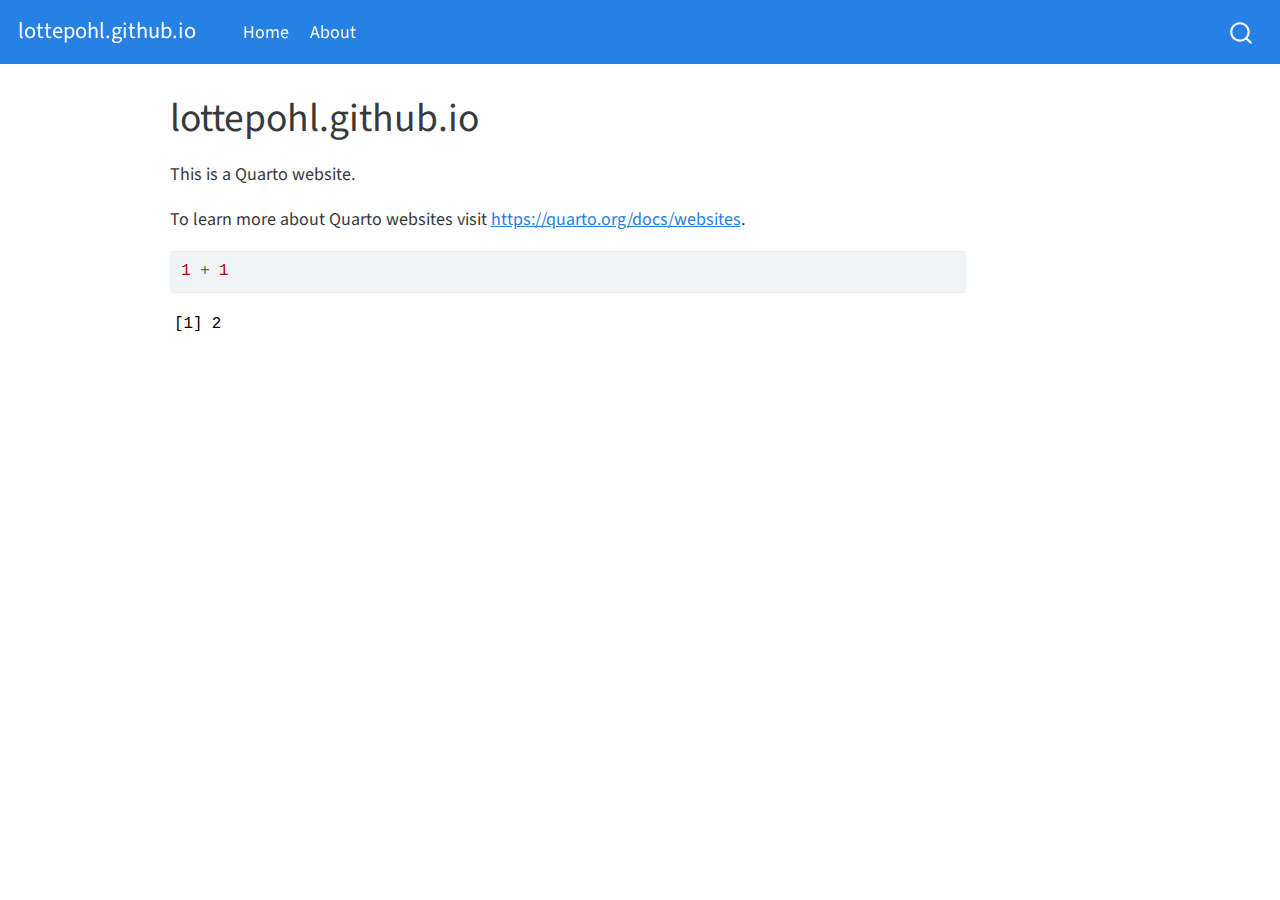
==== docs/index.html @ 612f0750 "add gitignore and nojekyll" ====
<!DOCTYPE html>
<html xmlns="http://www.w3.org/1999/xhtml" lang="en" xml:lang="en"><head>

<meta charset="utf-8">
<meta name="generator" content="quarto-1.2.269">

<meta name="viewport" content="width=device-width, initial-scale=1.0, user-scalable=yes">


<title>lottepohl.github.io</title>
<style>
code{white-space: pre-wrap;}
span.smallcaps{font-variant: small-caps;}
div.columns{display: flex; gap: min(4vw, 1.5em);}
div.column{flex: auto; overflow-x: auto;}
div.hanging-indent{margin-left: 1.5em; text-indent: -1.5em;}
ul.task-list{list-style: none;}
ul.task-list li input[type="checkbox"] {
  width: 0.8em;
  margin: 0 0.8em 0.2em -1.6em;
  vertical-align: middle;
}
pre > code.sourceCode { white-space: pre; position: relative; }
pre > code.sourceCode > span { display: inline-block; line-height: 1.25; }
pre > code.sourceCode > span:empty { height: 1.2em; }
.sourceCode { overflow: visible; }
code.sourceCode > span { color: inherit; text-decoration: inherit; }
div.sourceCode { margin: 1em 0; }
pre.sourceCode { margin: 0; }
@media screen {
div.sourceCode { overflow: auto; }
}
@media print {
pre > code.sourceCode { white-space: pre-wrap; }
pre > code.sourceCode > span { text-indent: -5em; padding-left: 5em; }
}
pre.numberSource code
  { counter-reset: source-line 0; }
pre.numberSource code > span
  { position: relative; left: -4em; counter-increment: source-line; }
pre.numberSource code > span > a:first-child::before
  { content: counter(source-line);
    position: relative; left: -1em; text-align: right; vertical-align: baseline;
    border: none; display: inline-block;
    -webkit-touch-callout: none; -webkit-user-select: none;
    -khtml-user-select: none; -moz-user-select: none;
    -ms-user-select: none; user-select: none;
    padding: 0 4px; width: 4em;
    color: #aaaaaa;
  }
pre.numberSource { margin-left: 3em; border-left: 1px solid #aaaaaa;  padding-left: 4px; }
div.sourceCode
  {   }
@media screen {
pre > code.sourceCode > span > a:first-child::before { text-decoration: underline; }
}
code span.al { color: #ff0000; font-weight: bold; } /* Alert */
code span.an { color: #60a0b0; font-weight: bold; font-style: italic; } /* Annotation */
code span.at { color: #7d9029; } /* Attribute */
code span.bn { color: #40a070; } /* BaseN */
code span.bu { color: #008000; } /* BuiltIn */
code span.cf { color: #007020; font-weight: bold; } /* ControlFlow */
code span.ch { color: #4070a0; } /* Char */
code span.cn { color: #880000; } /* Constant */
code span.co { color: #60a0b0; font-style: italic; } /* Comment */
code span.cv { color: #60a0b0; font-weight: bold; font-style: italic; } /* CommentVar */
code span.do { color: #ba2121; font-style: italic; } /* Documentation */
code span.dt { color: #902000; } /* DataType */
code span.dv { color: #40a070; } /* DecVal */
code span.er { color: #ff0000; font-weight: bold; } /* Error */
code span.ex { } /* Extension */
code span.fl { color: #40a070; } /* Float */
code span.fu { color: #06287e; } /* Function */
code span.im { color: #008000; font-weight: bold; } /* Import */
code span.in { color: #60a0b0; font-weight: bold; font-style: italic; } /* Information */
code span.kw { color: #007020; font-weight: bold; } /* Keyword */
code span.op { color: #666666; } /* Operator */
code span.ot { color: #007020; } /* Other */
code span.pp { color: #bc7a00; } /* Preprocessor */
code span.sc { color: #4070a0; } /* SpecialChar */
code span.ss { color: #bb6688; } /* SpecialString */
code span.st { color: #4070a0; } /* String */
code span.va { color: #19177c; } /* Variable */
code span.vs { color: #4070a0; } /* VerbatimString */
code span.wa { color: #60a0b0; font-weight: bold; font-style: italic; } /* Warning */
</style>


<script src="site_libs/quarto-nav/quarto-nav.js"></script>
<script src="site_libs/quarto-nav/headroom.min.js"></script>
<script src="site_libs/clipboard/clipboard.min.js"></script>
<script src="site_libs/quarto-search/autocomplete.umd.js"></script>
<script src="site_libs/quarto-search/fuse.min.js"></script>
<script src="site_libs/quarto-search/quarto-search.js"></script>
<meta name="quarto:offset" content="./">
<script src="site_libs/quarto-html/quarto.js"></script>
<script src="site_libs/quarto-html/popper.min.js"></script>
<script src="site_libs/quarto-html/tippy.umd.min.js"></script>
<script src="site_libs/quarto-html/anchor.min.js"></script>
<link href="site_libs/quarto-html/tippy.css" rel="stylesheet">
<link href="site_libs/quarto-html/quarto-syntax-highlighting.css" rel="stylesheet" id="quarto-text-highlighting-styles">
<script src="site_libs/bootstrap/bootstrap.min.js"></script>
<link href="site_libs/bootstrap/bootstrap-icons.css" rel="stylesheet">
<link href="site_libs/bootstrap/bootstrap.min.css" rel="stylesheet" id="quarto-bootstrap" data-mode="light">
<script id="quarto-search-options" type="application/json">{
  "location": "navbar",
  "copy-button": false,
  "collapse-after": 3,
  "panel-placement": "end",
  "type": "overlay",
  "limit": 20,
  "language": {
    "search-no-results-text": "No results",
    "search-matching-documents-text": "matching documents",
    "search-copy-link-title": "Copy link to search",
    "search-hide-matches-text": "Hide additional matches",
    "search-more-match-text": "more match in this document",
    "search-more-matches-text": "more matches in this document",
    "search-clear-button-title": "Clear",
    "search-detached-cancel-button-title": "Cancel",
    "search-submit-button-title": "Submit"
  }
}</script>


<link rel="stylesheet" href="styles.css">
</head>

<body class="nav-fixed">

<div id="quarto-search-results"></div>
  <header id="quarto-header" class="headroom fixed-top">
    <nav class="navbar navbar-expand-lg navbar-dark ">
      <div class="navbar-container container-fluid">
      <div class="navbar-brand-container">
    <a class="navbar-brand" href="./index.html">
    <span class="navbar-title">lottepohl.github.io</span>
    </a>
  </div>
          <button class="navbar-toggler" type="button" data-bs-toggle="collapse" data-bs-target="#navbarCollapse" aria-controls="navbarCollapse" aria-expanded="false" aria-label="Toggle navigation" onclick="if (window.quartoToggleHeadroom) { window.quartoToggleHeadroom(); }">
  <span class="navbar-toggler-icon"></span>
</button>
          <div class="collapse navbar-collapse" id="navbarCollapse">
            <ul class="navbar-nav navbar-nav-scroll me-auto">
  <li class="nav-item">
    <a class="nav-link active" href="./index.html" aria-current="page">
 <span class="menu-text">Home</span></a>
  </li>  
  <li class="nav-item">
    <a class="nav-link" href="./about.html">
 <span class="menu-text">About</span></a>
  </li>  
</ul>
              <div id="quarto-search" class="" title="Search"></div>
          </div> <!-- /navcollapse -->
      </div> <!-- /container-fluid -->
    </nav>
</header>
<!-- content -->
<div id="quarto-content" class="quarto-container page-columns page-rows-contents page-layout-article page-navbar">
<!-- sidebar -->
<!-- margin-sidebar -->
    <div id="quarto-margin-sidebar" class="sidebar margin-sidebar">
        
    </div>
<!-- main -->
<main class="content" id="quarto-document-content">

<header id="title-block-header" class="quarto-title-block default">
<div class="quarto-title">
<h1 class="title">lottepohl.github.io</h1>
</div>



<div class="quarto-title-meta">

    
  
    
  </div>
  

</header>

<p>This is a Quarto website.</p>
<p>To learn more about Quarto websites visit <a href="https://quarto.org/docs/websites" class="uri">https://quarto.org/docs/websites</a>.</p>
<div class="cell">
<div class="sourceCode cell-code" id="cb1"><pre class="sourceCode r code-with-copy"><code class="sourceCode r"><span id="cb1-1"><a href="#cb1-1" aria-hidden="true" tabindex="-1"></a><span class="dv">1</span> <span class="sc">+</span> <span class="dv">1</span></span></code><button title="Copy to Clipboard" class="code-copy-button"><i class="bi"></i></button></pre></div>
<div class="cell-output cell-output-stdout">
<pre><code>[1] 2</code></pre>
</div>
</div>



</main> <!-- /main -->
<script id="quarto-html-after-body" type="application/javascript">
window.document.addEventListener("DOMContentLoaded", function (event) {
  const toggleBodyColorMode = (bsSheetEl) => {
    const mode = bsSheetEl.getAttribute("data-mode");
    const bodyEl = window.document.querySelector("body");
    if (mode === "dark") {
      bodyEl.classList.add("quarto-dark");
      bodyEl.classList.remove("quarto-light");
    } else {
      bodyEl.classList.add("quarto-light");
      bodyEl.classList.remove("quarto-dark");
    }
  }
  const toggleBodyColorPrimary = () => {
    const bsSheetEl = window.document.querySelector("link#quarto-bootstrap");
    if (bsSheetEl) {
      toggleBodyColorMode(bsSheetEl);
    }
  }
  toggleBodyColorPrimary();  
  const icon = "";
  const anchorJS = new window.AnchorJS();
  anchorJS.options = {
    placement: 'right',
    icon: icon
  };
  anchorJS.add('.anchored');
  const clipboard = new window.ClipboardJS('.code-copy-button', {
    target: function(trigger) {
      return trigger.previousElementSibling;
    }
  });
  clipboard.on('success', function(e) {
    // button target
    const button = e.trigger;
    // don't keep focus
    button.blur();
    // flash "checked"
    button.classList.add('code-copy-button-checked');
    var currentTitle = button.getAttribute("title");
    button.setAttribute("title", "Copied!");
    let tooltip;
    if (window.bootstrap) {
      button.setAttribute("data-bs-toggle", "tooltip");
      button.setAttribute("data-bs-placement", "left");
      button.setAttribute("data-bs-title", "Copied!");
      tooltip = new bootstrap.Tooltip(button, 
        { trigger: "manual", 
          customClass: "code-copy-button-tooltip",
          offset: [0, -8]});
      tooltip.show();    
    }
    setTimeout(function() {
      if (tooltip) {
        tooltip.hide();
        button.removeAttribute("data-bs-title");
        button.removeAttribute("data-bs-toggle");
        button.removeAttribute("data-bs-placement");
      }
      button.setAttribute("title", currentTitle);
      button.classList.remove('code-copy-button-checked');
    }, 1000);
    // clear code selection
    e.clearSelection();
  });
  function tippyHover(el, contentFn) {
    const config = {
      allowHTML: true,
      content: contentFn,
      maxWidth: 500,
      delay: 100,
      arrow: false,
      appendTo: function(el) {
          return el.parentElement;
      },
      interactive: true,
      interactiveBorder: 10,
      theme: 'quarto',
      placement: 'bottom-start'
    };
    window.tippy(el, config); 
  }
  const noterefs = window.document.querySelectorAll('a[role="doc-noteref"]');
  for (var i=0; i<noterefs.length; i++) {
    const ref = noterefs[i];
    tippyHover(ref, function() {
      // use id or data attribute instead here
      let href = ref.getAttribute('data-footnote-href') || ref.getAttribute('href');
      try { href = new URL(href).hash; } catch {}
      const id = href.replace(/^#\/?/, "");
      const note = window.document.getElementById(id);
      return note.innerHTML;
    });
  }
  const findCites = (el) => {
    const parentEl = el.parentElement;
    if (parentEl) {
      const cites = parentEl.dataset.cites;
      if (cites) {
        return {
          el,
          cites: cites.split(' ')
        };
      } else {
        return findCites(el.parentElement)
      }
    } else {
      return undefined;
    }
  };
  var bibliorefs = window.document.querySelectorAll('a[role="doc-biblioref"]');
  for (var i=0; i<bibliorefs.length; i++) {
    const ref = bibliorefs[i];
    const citeInfo = findCites(ref);
    if (citeInfo) {
      tippyHover(citeInfo.el, function() {
        var popup = window.document.createElement('div');
        citeInfo.cites.forEach(function(cite) {
          var citeDiv = window.document.createElement('div');
          citeDiv.classList.add('hanging-indent');
          citeDiv.classList.add('csl-entry');
          var biblioDiv = window.document.getElementById('ref-' + cite);
          if (biblioDiv) {
            citeDiv.innerHTML = biblioDiv.innerHTML;
          }
          popup.appendChild(citeDiv);
        });
        return popup.innerHTML;
      });
    }
  }
});
</script>
</div> <!-- /content -->



</body></html>
---- docs/site_libs/quarto-html/tippy.css ----
.tippy-box[data-animation=fade][data-state=hidden]{opacity:0}[data-tippy-root]{max-width:calc(100vw - 10px)}.tippy-box{position:relative;background-color:#333;color:#fff;border-radius:4px;font-size:14px;line-height:1.4;white-space:normal;outline:0;transition-property:transform,visibility,opacity}.tippy-box[data-placement^=top]>.tippy-arrow{bottom:0}.tippy-box[data-placement^=top]>.tippy-arrow:before{bottom:-7px;left:0;border-width:8px 8px 0;border-top-color:initial;transform-origin:center top}.tippy-box[data-placement^=bottom]>.tippy-arrow{top:0}.tippy-box[data-placement^=bottom]>.tippy-arrow:before{top:-7px;left:0;border-width:0 8px 8px;border-bottom-color:initial;transform-origin:center bottom}.tippy-box[data-placement^=left]>.tippy-arrow{right:0}.tippy-box[data-placement^=left]>.tippy-arrow:before{border-width:8px 0 8px 8px;border-left-color:initial;right:-7px;transform-origin:center left}.tippy-box[data-placement^=right]>.tippy-arrow{left:0}.tippy-box[data-placement^=right]>.tippy-arrow:before{left:-7px;border-width:8px 8px 8px 0;border-right-color:initial;transform-origin:center right}.tippy-box[data-inertia][data-state=visible]{transition-timing-function:cubic-bezier(.54,1.5,.38,1.11)}.tippy-arrow{width:16px;height:16px;color:#333}.tippy-arrow:before{content:"";position:absolute;border-color:transparent;border-style:solid}.tippy-content{position:relative;padding:5px 9px;z-index:1}
---- docs/site_libs/quarto-html/quarto-syntax-highlighting.css ----
/* quarto syntax highlight colors */
:root {
  --quarto-hl-ot-color: #003B4F;
  --quarto-hl-at-color: #657422;
  --quarto-hl-ss-color: #20794D;
  --quarto-hl-an-color: #5E5E5E;
  --quarto-hl-fu-color: #4758AB;
  --quarto-hl-st-color: #20794D;
  --quarto-hl-cf-color: #003B4F;
  --quarto-hl-op-color: #5E5E5E;
  --quarto-hl-er-color: #AD0000;
  --quarto-hl-bn-color: #AD0000;
  --quarto-hl-al-color: #AD0000;
  --quarto-hl-va-color: #111111;
  --quarto-hl-bu-color: inherit;
  --quarto-hl-ex-color: inherit;
  --quarto-hl-pp-color: #AD0000;
  --quarto-hl-in-color: #5E5E5E;
  --quarto-hl-vs-color: #20794D;
  --quarto-hl-wa-color: #5E5E5E;
  --quarto-hl-do-color: #5E5E5E;
  --quarto-hl-im-color: #00769E;
  --quarto-hl-ch-color: #20794D;
  --quarto-hl-dt-color: #AD0000;
  --quarto-hl-fl-color: #AD0000;
  --quarto-hl-co-color: #5E5E5E;
  --quarto-hl-cv-color: #5E5E5E;
  --quarto-hl-cn-color: #8f5902;
  --quarto-hl-sc-color: #5E5E5E;
  --quarto-hl-dv-color: #AD0000;
  --quarto-hl-kw-color: #003B4F;
}

/* other quarto variables */
:root {
  --quarto-font-monospace: SFMono-Regular, Menlo, Monaco, Consolas, "Liberation Mono", "Courier New", monospace;
}

pre > code.sourceCode > span {
  color: #003B4F;
}

code span {
  color: #003B4F;
}

code.sourceCode > span {
  color: #003B4F;
}

div.sourceCode,
div.sourceCode pre.sourceCode {
  color: #003B4F;
}

code span.ot {
  color: #003B4F;
}

code span.at {
  color: #657422;
}

code span.ss {
  color: #20794D;
}

code span.an {
  color: #5E5E5E;
}

code span.fu {
  color: #4758AB;
}

code span.st {
  color: #20794D;
}

code span.cf {
  color: #003B4F;
}

code span.op {
  color: #5E5E5E;
}

code span.er {
  color: #AD0000;
}

code span.bn {
  color: #AD0000;
}

code span.al {
  color: #AD0000;
}

code span.va {
  color: #111111;
}

code span.pp {
  color: #AD0000;
}

code span.in {
  color: #5E5E5E;
}

code span.vs {
  color: #20794D;
}

code span.wa {
  color: #5E5E5E;
  font-style: italic;
}

code span.do {
  color: #5E5E5E;
  font-style: italic;
}

code span.im {
  color: #00769E;
}

code span.ch {
  color: #20794D;
}

code span.dt {
  color: #AD0000;
}

code span.fl {
  color: #AD0000;
}

code span.co {
  color: #5E5E5E;
}

code span.cv {
  color: #5E5E5E;
  font-style: italic;
}

code span.cn {
  color: #8f5902;
}

code span.sc {
  color: #5E5E5E;
}

code span.dv {
  color: #AD0000;
}

code span.kw {
  color: #003B4F;
}

.prevent-inlining {
  content: "</";
}

/*# sourceMappingURL=debc5d5d77c3f9108843748ff7464032.css.map */
---- docs/styles.css ----
/* css styles */
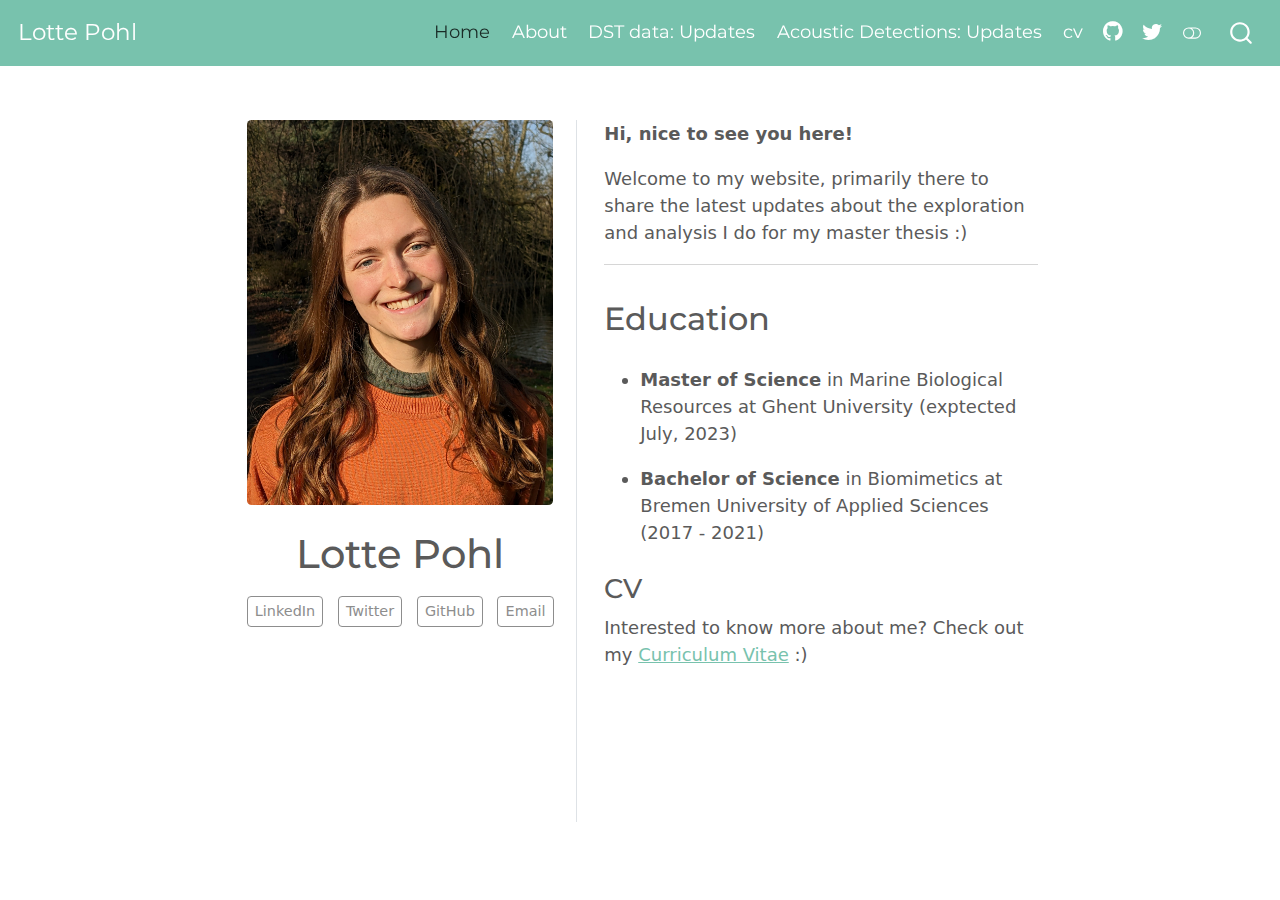
==== commit 08eb6846: "first website version" ====
--- a/docs/index.html
+++ b/docs/index.html
@@ -7,7 +7,7 @@
 <meta name="viewport" content="width=device-width, initial-scale=1.0, user-scalable=yes">
 
 
-<title>lottepohl.github.io</title>
+<title>Lotte Pohl</title>
 <style>
 code{white-space: pre-wrap;}
 span.smallcaps{font-variant: small-caps;}
@@ -20,69 +20,6 @@
   margin: 0 0.8em 0.2em -1.6em;
   vertical-align: middle;
 }
-pre > code.sourceCode { white-space: pre; position: relative; }
-pre > code.sourceCode > span { display: inline-block; line-height: 1.25; }
-pre > code.sourceCode > span:empty { height: 1.2em; }
-.sourceCode { overflow: visible; }
-code.sourceCode > span { color: inherit; text-decoration: inherit; }
-div.sourceCode { margin: 1em 0; }
-pre.sourceCode { margin: 0; }
-@media screen {
-div.sourceCode { overflow: auto; }
-}
-@media print {
-pre > code.sourceCode { white-space: pre-wrap; }
-pre > code.sourceCode > span { text-indent: -5em; padding-left: 5em; }
-}
-pre.numberSource code
-  { counter-reset: source-line 0; }
-pre.numberSource code > span
-  { position: relative; left: -4em; counter-increment: source-line; }
-pre.numberSource code > span > a:first-child::before
-  { content: counter(source-line);
-    position: relative; left: -1em; text-align: right; vertical-align: baseline;
-    border: none; display: inline-block;
-    -webkit-touch-callout: none; -webkit-user-select: none;
-    -khtml-user-select: none; -moz-user-select: none;
-    -ms-user-select: none; user-select: none;
-    padding: 0 4px; width: 4em;
-    color: #aaaaaa;
-  }
-pre.numberSource { margin-left: 3em; border-left: 1px solid #aaaaaa;  padding-left: 4px; }
-div.sourceCode
-  {   }
-@media screen {
-pre > code.sourceCode > span > a:first-child::before { text-decoration: underline; }
-}
-code span.al { color: #ff0000; font-weight: bold; } /* Alert */
-code span.an { color: #60a0b0; font-weight: bold; font-style: italic; } /* Annotation */
-code span.at { color: #7d9029; } /* Attribute */
-code span.bn { color: #40a070; } /* BaseN */
-code span.bu { color: #008000; } /* BuiltIn */
-code span.cf { color: #007020; font-weight: bold; } /* ControlFlow */
-code span.ch { color: #4070a0; } /* Char */
-code span.cn { color: #880000; } /* Constant */
-code span.co { color: #60a0b0; font-style: italic; } /* Comment */
-code span.cv { color: #60a0b0; font-weight: bold; font-style: italic; } /* CommentVar */
-code span.do { color: #ba2121; font-style: italic; } /* Documentation */
-code span.dt { color: #902000; } /* DataType */
-code span.dv { color: #40a070; } /* DecVal */
-code span.er { color: #ff0000; font-weight: bold; } /* Error */
-code span.ex { } /* Extension */
-code span.fl { color: #40a070; } /* Float */
-code span.fu { color: #06287e; } /* Function */
-code span.im { color: #008000; font-weight: bold; } /* Import */
-code span.in { color: #60a0b0; font-weight: bold; font-style: italic; } /* Information */
-code span.kw { color: #007020; font-weight: bold; } /* Keyword */
-code span.op { color: #666666; } /* Operator */
-code span.ot { color: #007020; } /* Other */
-code span.pp { color: #bc7a00; } /* Preprocessor */
-code span.sc { color: #4070a0; } /* SpecialChar */
-code span.ss { color: #bb6688; } /* SpecialString */
-code span.st { color: #4070a0; } /* String */
-code span.va { color: #19177c; } /* Variable */
-code span.vs { color: #4070a0; } /* VerbatimString */
-code span.wa { color: #60a0b0; font-weight: bold; font-style: italic; } /* Warning */
 </style>
 
 
@@ -93,15 +30,17 @@
 <script src="site_libs/quarto-search/fuse.min.js"></script>
 <script src="site_libs/quarto-search/quarto-search.js"></script>
 <meta name="quarto:offset" content="./">
+<link href="./images/logo_lotte.png" rel="icon" type="image/png">
 <script src="site_libs/quarto-html/quarto.js"></script>
 <script src="site_libs/quarto-html/popper.min.js"></script>
 <script src="site_libs/quarto-html/tippy.umd.min.js"></script>
-<script src="site_libs/quarto-html/anchor.min.js"></script>
 <link href="site_libs/quarto-html/tippy.css" rel="stylesheet">
-<link href="site_libs/quarto-html/quarto-syntax-highlighting.css" rel="stylesheet" id="quarto-text-highlighting-styles">
+<link href="site_libs/quarto-html/quarto-syntax-highlighting.css" rel="stylesheet" class="quarto-color-scheme" id="quarto-text-highlighting-styles">
+<link href="site_libs/quarto-html/quarto-syntax-highlighting-dark.css" rel="prefetch" class="quarto-color-scheme quarto-color-alternate" id="quarto-text-highlighting-styles">
 <script src="site_libs/bootstrap/bootstrap.min.js"></script>
 <link href="site_libs/bootstrap/bootstrap-icons.css" rel="stylesheet">
-<link href="site_libs/bootstrap/bootstrap.min.css" rel="stylesheet" id="quarto-bootstrap" data-mode="light">
+<link href="site_libs/bootstrap/bootstrap.min.css" rel="stylesheet" class="quarto-color-scheme" id="quarto-bootstrap" data-mode="light">
+<link href="site_libs/bootstrap/bootstrap-dark.min.css" rel="prefetch" class="quarto-color-scheme quarto-color-alternate" id="quarto-bootstrap" data-mode="dark">
 <script id="quarto-search-options" type="application/json">{
   "location": "navbar",
   "copy-button": false,
@@ -126,7 +65,7 @@
 <link rel="stylesheet" href="styles.css">
 </head>
 
-<body class="nav-fixed">
+<body class="nav-fixed fullcontent">
 
 <div id="quarto-search-results"></div>
   <header id="quarto-header" class="headroom fixed-top">
@@ -134,14 +73,14 @@
       <div class="navbar-container container-fluid">
       <div class="navbar-brand-container">
     <a class="navbar-brand" href="./index.html">
-    <span class="navbar-title">lottepohl.github.io</span>
+    <span class="navbar-title">Lotte Pohl</span>
     </a>
   </div>
           <button class="navbar-toggler" type="button" data-bs-toggle="collapse" data-bs-target="#navbarCollapse" aria-controls="navbarCollapse" aria-expanded="false" aria-label="Toggle navigation" onclick="if (window.quartoToggleHeadroom) { window.quartoToggleHeadroom(); }">
   <span class="navbar-toggler-icon"></span>
 </button>
           <div class="collapse navbar-collapse" id="navbarCollapse">
-            <ul class="navbar-nav navbar-nav-scroll me-auto">
+            <ul class="navbar-nav navbar-nav-scroll ms-auto">
   <li class="nav-item">
     <a class="nav-link active" href="./index.html" aria-current="page">
  <span class="menu-text">Home</span></a>
@@ -150,7 +89,32 @@
     <a class="nav-link" href="./about.html">
  <span class="menu-text">About</span></a>
   </li>  
+  <li class="nav-item">
+    <a class="nav-link" href="./thesis_docs/vertical_data_exploration.html">
+ <span class="menu-text">DST data: Updates</span></a>
+  </li>  
+  <li class="nav-item">
+    <a class="nav-link" href="./thesis_docs/acoustic_season_sex.html">
+ <span class="menu-text">Acoustic Detections: Updates</span></a>
+  </li>  
+  <li class="nav-item">
+    <a class="nav-link" href="./files/LottePohl_CV_February2023.pdf">
+ <span class="menu-text">cv</span></a>
+  </li>  
+  <li class="nav-item compact">
+    <a class="nav-link" href="https://github.com/lottepohl"><i class="bi bi-github" role="img">
+</i> 
+ <span class="menu-text"></span></a>
+  </li>  
+  <li class="nav-item compact">
+    <a class="nav-link" href="https://twitter.com/lottepohl"><i class="bi bi-twitter" role="img">
+</i> 
+ <span class="menu-text"></span></a>
+  </li>  
 </ul>
+              <div class="quarto-toggle-container">
+                  <a href="" class="quarto-color-scheme-toggle nav-link" onclick="window.quartoToggleColorScheme(); return false;" title="Toggle dark mode"><i class="bi"></i></a>
+              </div>
               <div id="quarto-search" class="" title="Search"></div>
           </div> <!-- /navcollapse -->
       </div> <!-- /container-fluid -->
@@ -160,41 +124,57 @@
 <div id="quarto-content" class="quarto-container page-columns page-rows-contents page-layout-article page-navbar">
 <!-- sidebar -->
 <!-- margin-sidebar -->
-    <div id="quarto-margin-sidebar" class="sidebar margin-sidebar">
-        
-    </div>
+    
 <!-- main -->
-<main class="content" id="quarto-document-content">
-
+<div class="quarto-about-trestles">
+  <div class="about-entity">
+    <img src="images/lotte.jpg" class="about-image
+  rounded " style="width: 17em;">
 <header id="title-block-header" class="quarto-title-block default">
 <div class="quarto-title">
-<h1 class="title">lottepohl.github.io</h1>
+<h1 class="title">Lotte Pohl</h1>
 </div>
-
-
-
 <div class="quarto-title-meta">
-
-    
-  
-    
   </div>
-  
-
 </header>
-
-<p>This is a Quarto website.</p>
-<p>To learn more about Quarto websites visit <a href="https://quarto.org/docs/websites" class="uri">https://quarto.org/docs/websites</a>.</p>
-<div class="cell">
-<div class="sourceCode cell-code" id="cb1"><pre class="sourceCode r code-with-copy"><code class="sourceCode r"><span id="cb1-1"><a href="#cb1-1" aria-hidden="true" tabindex="-1"></a><span class="dv">1</span> <span class="sc">+</span> <span class="dv">1</span></span></code><button title="Copy to Clipboard" class="code-copy-button"><i class="bi"></i></button></pre></div>
-<div class="cell-output cell-output-stdout">
-<pre><code>[1] 2</code></pre>
+    <div class="about-links">
+  <a href="https://www.linkedin.com/in/lotte-pohl-491315185/" class="about-link">
+     <span class="about-link-text">LinkedIn</span>
+  </a>
+  <a href="https://twitter.com/lottepohl" class="about-link">
+     <span class="about-link-text">Twitter</span>
+  </a>
+  <a href="https://github.com/lottepohl" class="about-link">
+     <span class="about-link-text">GitHub</span>
+  </a>
+  <a href="mailto:lotte.pohl@vliz.be" class="about-link">
+     <span class="about-link-text">Email</span>
+  </a>
 </div>
+  </div>
+  <div class="about-contents"><main class="content" id="quarto-document-content">
+<p><strong>Hi, nice to see you here!</strong></p>
+<p>Welcome to my website, primarily there to share the latest updates about the exploration and analysis I do for my master thesis :)</p>
+<hr>
+<section id="education" class="level2">
+<h2 data-anchor-id="education">Education</h2>
+<ul>
+<li><p><strong>Master of Science</strong> in Marine Biological Resources at Ghent University (exptected July, 2023)</p></li>
+<li><p><strong>Bachelor of Science</strong> in Biomimetics at Bremen University of Applied Sciences (2017 - 2021)</p></li>
+</ul>
+<!-- ## Practical Experience -->
+<!-- ### Scientifc Expeditions -->
+<!-- ------------------------------------------------------------------------ -->
+<section id="cv" class="level3">
+<h3 data-anchor-id="cv">CV</h3>
+<p>Interested to know more about me? Check out my <a href="files/LottePohl_CV_February2023.pdf">Curriculum Vitae</a> :)</p>
+
+
+</section>
+</section>
+</main></div>
 </div>
-
-
-
-</main> <!-- /main -->
+ <!-- /main -->
 <script id="quarto-html-after-body" type="application/javascript">
 window.document.addEventListener("DOMContentLoaded", function (event) {
   const toggleBodyColorMode = (bsSheetEl) => {
@@ -215,13 +195,121 @@
     }
   }
   toggleBodyColorPrimary();  
-  const icon = "";
-  const anchorJS = new window.AnchorJS();
-  anchorJS.options = {
-    placement: 'right',
-    icon: icon
+  const disableStylesheet = (stylesheets) => {
+    for (let i=0; i < stylesheets.length; i++) {
+      const stylesheet = stylesheets[i];
+      stylesheet.rel = 'prefetch';
+    }
+  }
+  const enableStylesheet = (stylesheets) => {
+    for (let i=0; i < stylesheets.length; i++) {
+      const stylesheet = stylesheets[i];
+      stylesheet.rel = 'stylesheet';
+    }
+  }
+  const manageTransitions = (selector, allowTransitions) => {
+    const els = window.document.querySelectorAll(selector);
+    for (let i=0; i < els.length; i++) {
+      const el = els[i];
+      if (allowTransitions) {
+        el.classList.remove('notransition');
+      } else {
+        el.classList.add('notransition');
+      }
+    }
+  }
+  const toggleColorMode = (alternate) => {
+    // Switch the stylesheets
+    const alternateStylesheets = window.document.querySelectorAll('link.quarto-color-scheme.quarto-color-alternate');
+    manageTransitions('#quarto-margin-sidebar .nav-link', false);
+    if (alternate) {
+      enableStylesheet(alternateStylesheets);
+      for (const sheetNode of alternateStylesheets) {
+        if (sheetNode.id === "quarto-bootstrap") {
+          toggleBodyColorMode(sheetNode);
+        }
+      }
+    } else {
+      disableStylesheet(alternateStylesheets);
+      toggleBodyColorPrimary();
+    }
+    manageTransitions('#quarto-margin-sidebar .nav-link', true);
+    // Switch the toggles
+    const toggles = window.document.querySelectorAll('.quarto-color-scheme-toggle');
+    for (let i=0; i < toggles.length; i++) {
+      const toggle = toggles[i];
+      if (toggle) {
+        if (alternate) {
+          toggle.classList.add("alternate");     
+        } else {
+          toggle.classList.remove("alternate");
+        }
+      }
+    }
+    // Hack to workaround the fact that safari doesn't
+    // properly recolor the scrollbar when toggling (#1455)
+    if (navigator.userAgent.indexOf('Safari') > 0 && navigator.userAgent.indexOf('Chrome') == -1) {
+      manageTransitions("body", false);
+      window.scrollTo(0, 1);
+      setTimeout(() => {
+        window.scrollTo(0, 0);
+        manageTransitions("body", true);
+      }, 40);  
+    }
+  }
+  const isFileUrl = () => { 
+    return window.location.protocol === 'file:';
+  }
+  const hasAlternateSentinel = () => {  
+    let styleSentinel = getColorSchemeSentinel();
+    if (styleSentinel !== null) {
+      return styleSentinel === "alternate";
+    } else {
+      return false;
+    }
+  }
+  const setStyleSentinel = (alternate) => {
+    const value = alternate ? "alternate" : "default";
+    if (!isFileUrl()) {
+      window.localStorage.setItem("quarto-color-scheme", value);
+    } else {
+      localAlternateSentinel = value;
+    }
+  }
+  const getColorSchemeSentinel = () => {
+    if (!isFileUrl()) {
+      const storageValue = window.localStorage.getItem("quarto-color-scheme");
+      return storageValue != null ? storageValue : localAlternateSentinel;
+    } else {
+      return localAlternateSentinel;
+    }
+  }
+  let localAlternateSentinel = 'default';
+  // Dark / light mode switch
+  window.quartoToggleColorScheme = () => {
+    // Read the current dark / light value 
+    let toAlternate = !hasAlternateSentinel();
+    toggleColorMode(toAlternate);
+    setStyleSentinel(toAlternate);
   };
-  anchorJS.add('.anchored');
+  // Ensure there is a toggle, if there isn't float one in the top right
+  if (window.document.querySelector('.quarto-color-scheme-toggle') === null) {
+    const a = window.document.createElement('a');
+    a.classList.add('top-right');
+    a.classList.add('quarto-color-scheme-toggle');
+    a.href = "";
+    a.onclick = function() { try { window.quartoToggleColorScheme(); } catch {} return false; };
+    const i = window.document.createElement("i");
+    i.classList.add('bi');
+    a.appendChild(i);
+    window.document.body.appendChild(a);
+  }
+  // Switch to dark mode if need be
+  if (hasAlternateSentinel()) {
+    toggleColorMode(true);
+  } else {
+    toggleColorMode(false);
+  }
   const clipboard = new window.ClipboardJS('.code-copy-button', {
     target: function(trigger) {
       return trigger.previousElementSibling;
--- a/docs/site_libs/quarto-html/quarto-syntax-highlighting-dark.css
+++ b/docs/site_libs/quarto-html/quarto-syntax-highlighting-dark.css
@@ -0,0 +1,187 @@
+/* quarto syntax highlight colors */
+:root {
+  --quarto-hl-al-color: #f07178;
+  --quarto-hl-an-color: #d4d0ab;
+  --quarto-hl-at-color: #00e0e0;
+  --quarto-hl-bn-color: #d4d0ab;
+  --quarto-hl-bu-color: #abe338;
+  --quarto-hl-ch-color: #abe338;
+  --quarto-hl-co-color: #f8f8f2;
+  --quarto-hl-cv-color: #ffd700;
+  --quarto-hl-cn-color: #ffd700;
+  --quarto-hl-cf-color: #ffa07a;
+  --quarto-hl-dt-color: #ffa07a;
+  --quarto-hl-dv-color: #d4d0ab;
+  --quarto-hl-do-color: #f8f8f2;
+  --quarto-hl-er-color: #f07178;
+  --quarto-hl-ex-color: #00e0e0;
+  --quarto-hl-fl-color: #d4d0ab;
+  --quarto-hl-fu-color: #ffa07a;
+  --quarto-hl-im-color: #abe338;
+  --quarto-hl-in-color: #d4d0ab;
+  --quarto-hl-kw-color: #ffa07a;
+  --quarto-hl-op-color: #ffa07a;
+  --quarto-hl-ot-color: #00e0e0;
+  --quarto-hl-pp-color: #dcc6e0;
+  --quarto-hl-re-color: #00e0e0;
+  --quarto-hl-sc-color: #abe338;
+  --quarto-hl-ss-color: #abe338;
+  --quarto-hl-st-color: #abe338;
+  --quarto-hl-va-color: #00e0e0;
+  --quarto-hl-vs-color: #abe338;
+  --quarto-hl-wa-color: #dcc6e0;
+}
+
+/* other quarto variables */
+:root {
+  --quarto-font-monospace: SFMono-Regular, Menlo, Monaco, Consolas, "Liberation Mono", "Courier New", monospace;
+}
+
+code span.al {
+  font-weight: bold;
+  color: #f07178;
+}
+
+code span.an {
+  color: #d4d0ab;
+}
+
+code span.at {
+  color: #00e0e0;
+}
+
+code span.bn {
+  color: #d4d0ab;
+}
+
+code span.bu {
+  color: #abe338;
+}
+
+code span.ch {
+  color: #abe338;
+}
+
+code span.co {
+  font-style: italic;
+  color: #f8f8f2;
+}
+
+code span.cv {
+  color: #ffd700;
+}
+
+code span.cn {
+  color: #ffd700;
+}
+
+code span.cf {
+  font-weight: bold;
+  color: #ffa07a;
+}
+
+code span.dt {
+  color: #ffa07a;
+}
+
+code span.dv {
+  color: #d4d0ab;
+}
+
+code span.do {
+  color: #f8f8f2;
+}
+
+code span.er {
+  color: #f07178;
+  text-decoration: underline;
+}
+
+code span.ex {
+  font-weight: bold;
+  color: #00e0e0;
+}
+
+code span.fl {
+  color: #d4d0ab;
+}
+
+code span.fu {
+  color: #ffa07a;
+}
+
+code span.im {
+  color: #abe338;
+}
+
+code span.in {
+  color: #d4d0ab;
+}
+
+code span.kw {
+  font-weight: bold;
+  color: #ffa07a;
+}
+
+pre > code.sourceCode > span {
+  color: #f8f8f2;
+}
+
+code span {
+  color: #f8f8f2;
+}
+
+code.sourceCode > span {
+  color: #f8f8f2;
+}
+
+div.sourceCode,
+div.sourceCode pre.sourceCode {
+  color: #f8f8f2;
+}
+
+code span.op {
+  color: #ffa07a;
+}
+
+code span.ot {
+  color: #00e0e0;
+}
+
+code span.pp {
+  color: #dcc6e0;
+}
+
+code span.re {
+  color: #00e0e0;
+}
+
+code span.sc {
+  color: #abe338;
+}
+
+code span.ss {
+  color: #abe338;
+}
+
+code span.st {
+  color: #abe338;
+}
+
+code span.va {
+  color: #00e0e0;
+}
+
+code span.vs {
+  color: #abe338;
+}
+
+code span.wa {
+  color: #dcc6e0;
+}
+
+.prevent-inlining {
+  content: "</";
+}
+
+/*# sourceMappingURL=935a306eefa94366c21e1a970dddb765.css.map */
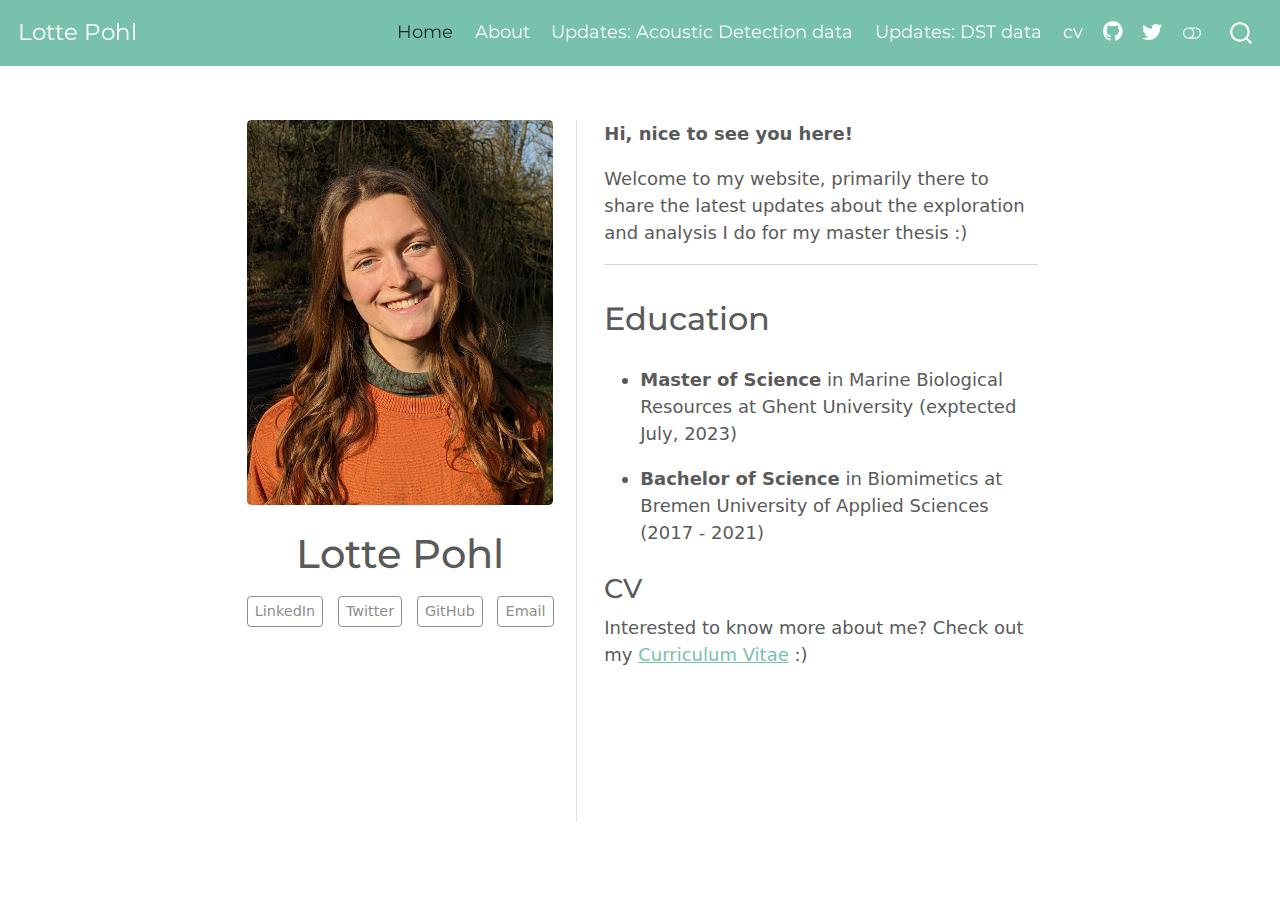
==== commit caf83e2f: "add logo" ====
--- a/docs/index.html
+++ b/docs/index.html
@@ -30,7 +30,7 @@
 <script src="site_libs/quarto-search/fuse.min.js"></script>
 <script src="site_libs/quarto-search/quarto-search.js"></script>
 <meta name="quarto:offset" content="./">
-<link href="./images/logo_lotte.png" rel="icon" type="image/png">
+<link href="./images/lotte_logo.png" rel="icon" type="image/png">
 <script src="site_libs/quarto-html/quarto.js"></script>
 <script src="site_libs/quarto-html/popper.min.js"></script>
 <script src="site_libs/quarto-html/tippy.umd.min.js"></script>
@@ -90,12 +90,12 @@
  <span class="menu-text">About</span></a>
   </li>  
   <li class="nav-item">
+    <a class="nav-link" href="./thesis_docs/acoustic_season_sex.html">
+ <span class="menu-text">Updates: Acoustic Detection data</span></a>
+  </li>  
+  <li class="nav-item">
     <a class="nav-link" href="./thesis_docs/vertical_data_exploration.html">
- <span class="menu-text">DST data: Updates</span></a>
-  </li>  
-  <li class="nav-item">
-    <a class="nav-link" href="./thesis_docs/acoustic_season_sex.html">
- <span class="menu-text">Acoustic Detections: Updates</span></a>
+ <span class="menu-text">Updates: DST data</span></a>
   </li>  
   <li class="nav-item">
     <a class="nav-link" href="./files/LottePohl_CV_February2023.pdf">
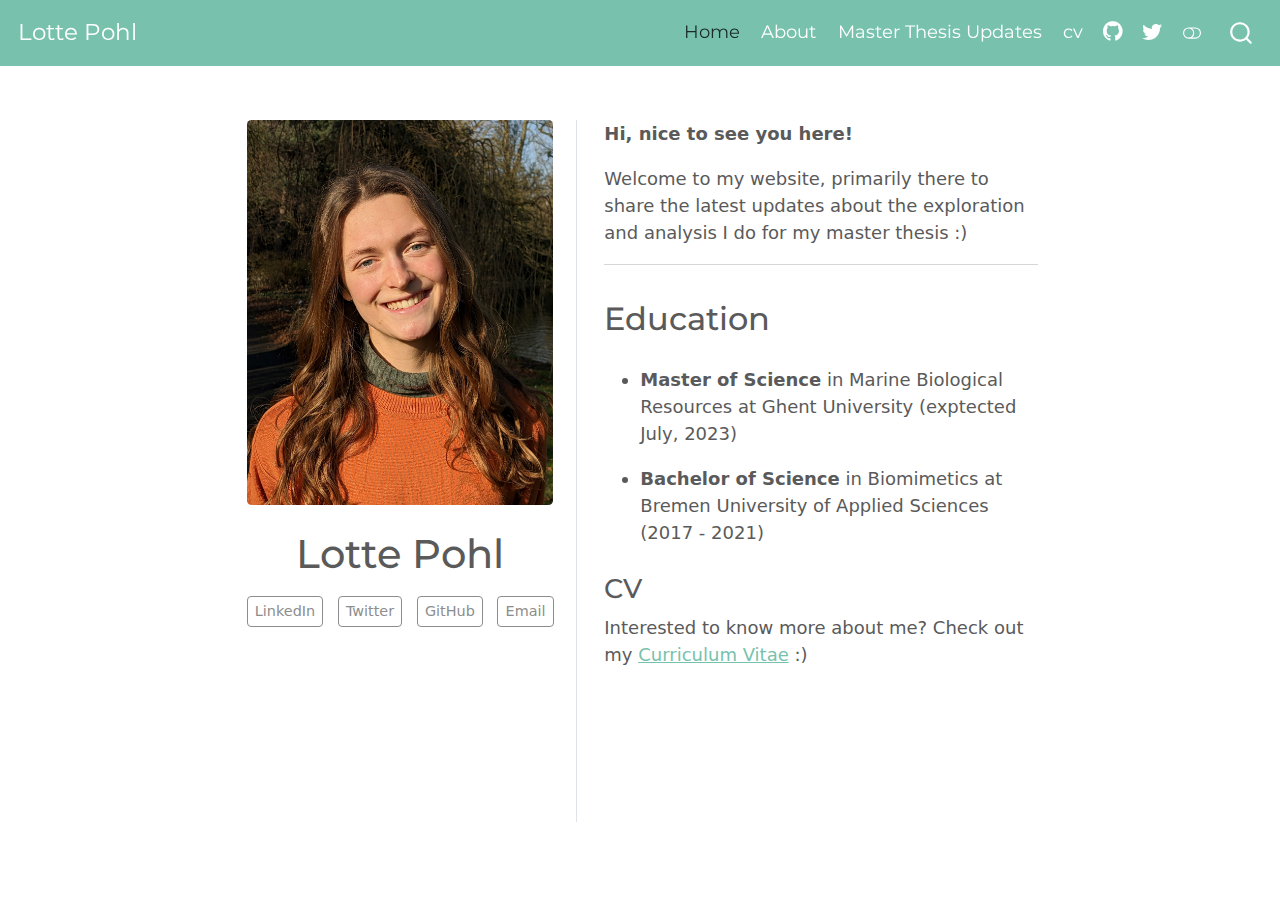
==== commit e45106da: "add blog" ====
--- a/docs/index.html
+++ b/docs/index.html
@@ -90,12 +90,8 @@
  <span class="menu-text">About</span></a>
   </li>  
   <li class="nav-item">
-    <a class="nav-link" href="./thesis_docs/acoustic_season_sex.html">
- <span class="menu-text">Updates: Acoustic Detection data</span></a>
-  </li>  
-  <li class="nav-item">
-    <a class="nav-link" href="./thesis_docs/vertical_data_exploration.html">
- <span class="menu-text">Updates: DST data</span></a>
+    <a class="nav-link" href="./thesis_updates.html">
+ <span class="menu-text">Master Thesis Updates</span></a>
   </li>  
   <li class="nav-item">
     <a class="nav-link" href="./files/LottePohl_CV_February2023.pdf">
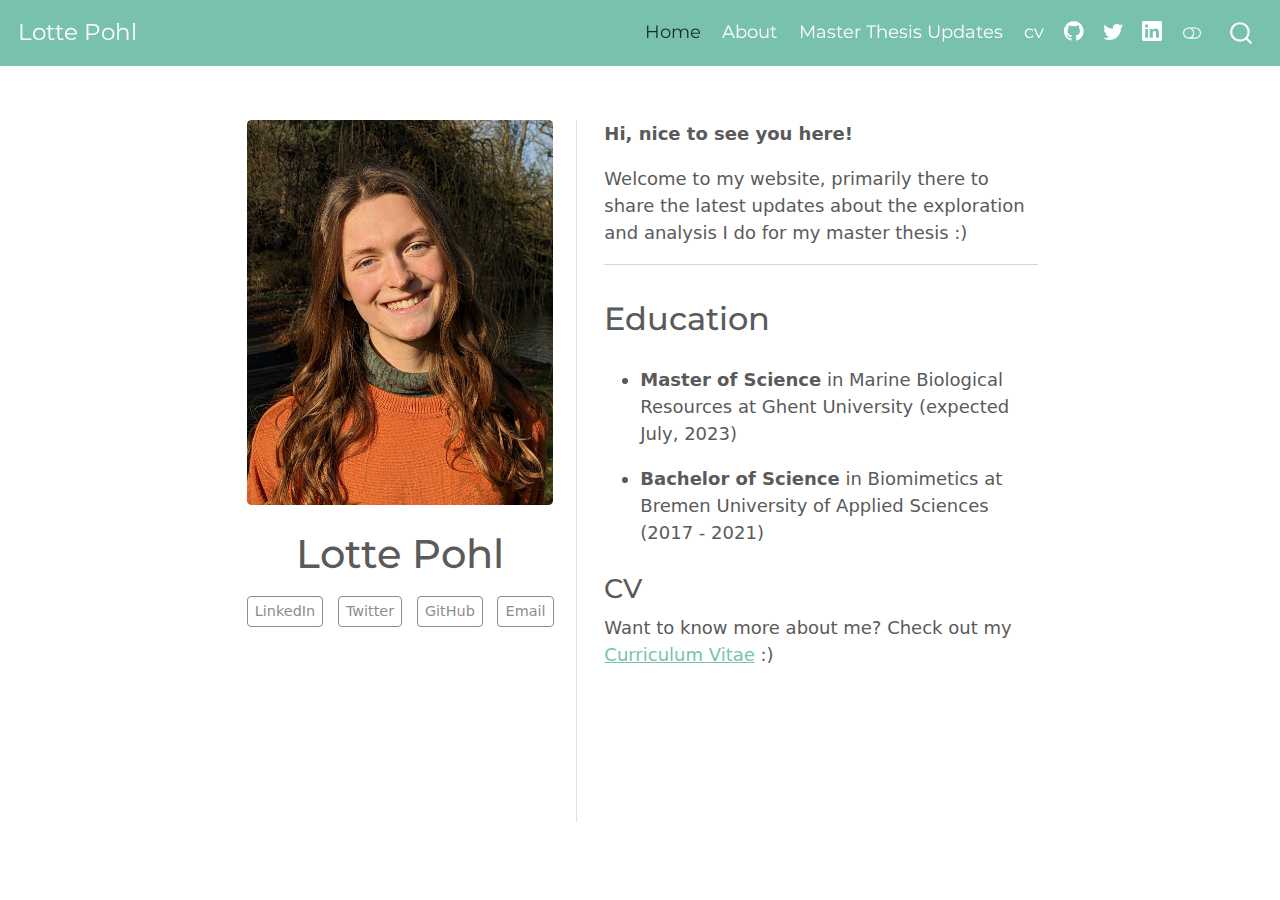
==== commit 61964d59: "add pupping grounds" ====
--- a/docs/index.html
+++ b/docs/index.html
@@ -104,6 +104,11 @@
   </li>  
   <li class="nav-item compact">
     <a class="nav-link" href="https://twitter.com/lottepohl"><i class="bi bi-twitter" role="img">
+</i> 
+ <span class="menu-text"></span></a>
+  </li>  
+  <li class="nav-item compact">
+    <a class="nav-link" href="https://www.linkedin.com/in/lotte-pohl-491315185/"><i class="bi bi-linkedin" role="img">
 </i> 
  <span class="menu-text"></span></a>
   </li>  
@@ -155,7 +160,7 @@
 <section id="education" class="level2">
 <h2 data-anchor-id="education">Education</h2>
 <ul>
-<li><p><strong>Master of Science</strong> in Marine Biological Resources at Ghent University (exptected July, 2023)</p></li>
+<li><p><strong>Master of Science</strong> in Marine Biological Resources at Ghent University (expected July, 2023)</p></li>
 <li><p><strong>Bachelor of Science</strong> in Biomimetics at Bremen University of Applied Sciences (2017 - 2021)</p></li>
 </ul>
 <!-- ## Practical Experience -->
@@ -163,7 +168,7 @@
 <!-- ------------------------------------------------------------------------ -->
 <section id="cv" class="level3">
 <h3 data-anchor-id="cv">CV</h3>
-<p>Interested to know more about me? Check out my <a href="files/LottePohl_CV_February2023.pdf">Curriculum Vitae</a> :)</p>
+<p>Want to know more about me? Check out my <a href="files/LottePohl_CV_February2023.pdf">Curriculum Vitae</a> :)</p>
 
 
 </section>
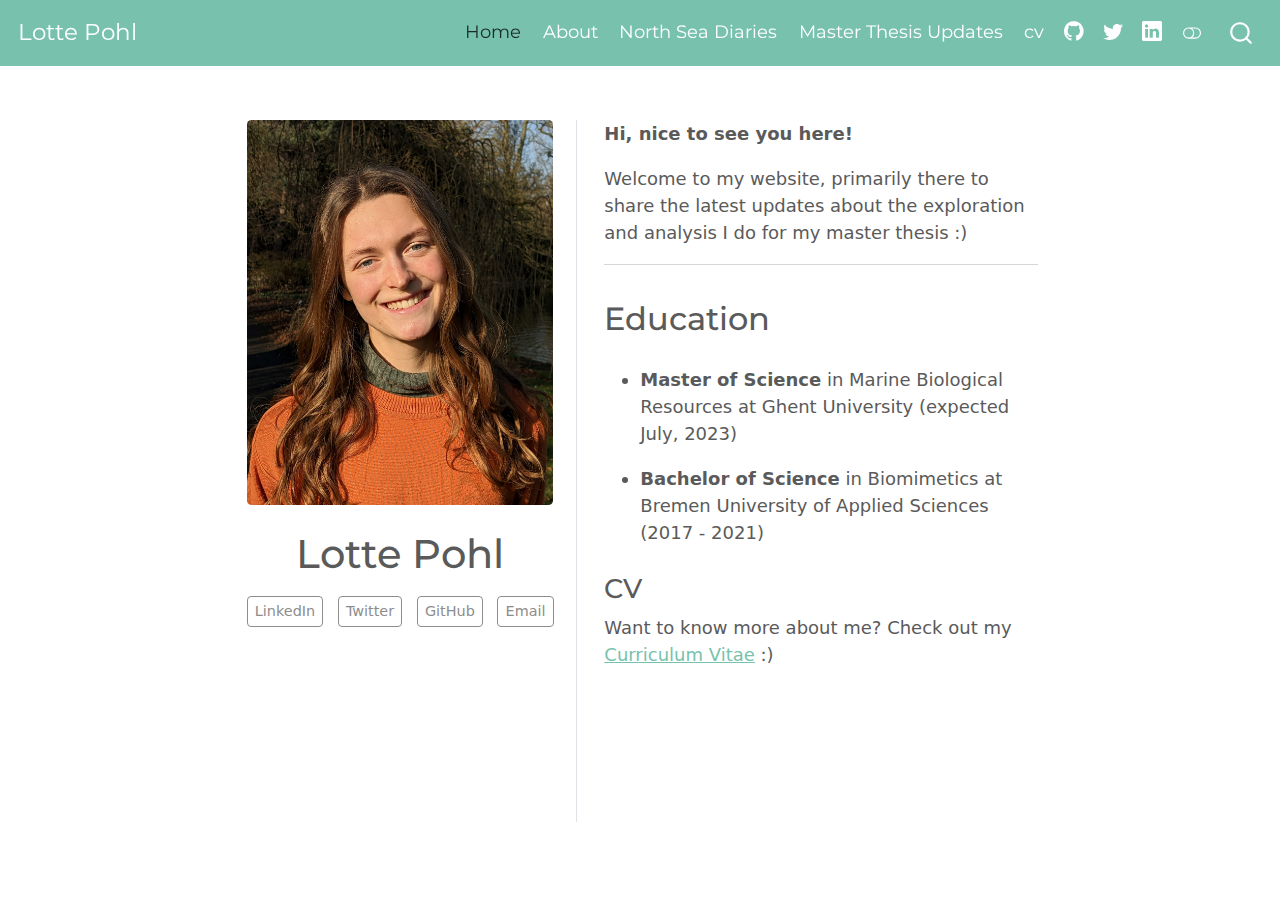
==== commit d24a9b80: "add first blog post and fft doc" ====
--- a/docs/index.html
+++ b/docs/index.html
@@ -88,6 +88,10 @@
   <li class="nav-item">
     <a class="nav-link" href="./about.html">
  <span class="menu-text">About</span></a>
+  </li>  
+  <li class="nav-item">
+    <a class="nav-link" href="./north_sea_blog.html">
+ <span class="menu-text">North Sea Diaries</span></a>
   </li>  
   <li class="nav-item">
     <a class="nav-link" href="./thesis_updates.html">
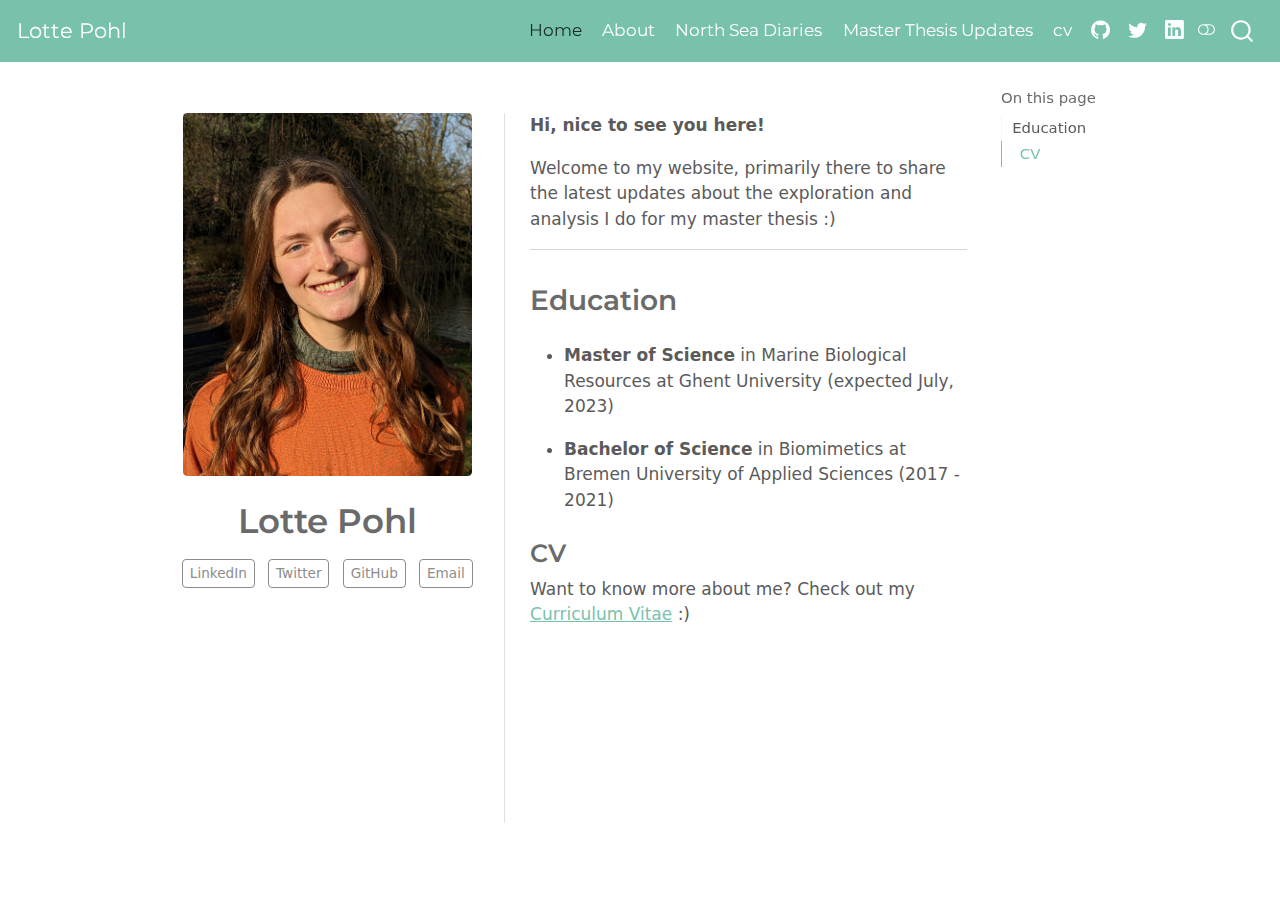
==== commit 4589443a: "add `wavelet analysis` entry" ====
--- a/docs/index.html
+++ b/docs/index.html
@@ -2,7 +2,7 @@
 <html xmlns="http://www.w3.org/1999/xhtml" lang="en" xml:lang="en"><head>
 
 <meta charset="utf-8">
-<meta name="generator" content="quarto-1.2.269">
+<meta name="generator" content="quarto-1.3.306">
 
 <meta name="viewport" content="width=device-width, initial-scale=1.0, user-scalable=yes">
 
@@ -17,7 +17,7 @@
 ul.task-list{list-style: none;}
 ul.task-list li input[type="checkbox"] {
   width: 0.8em;
-  margin: 0 0.8em 0.2em -1.6em;
+  margin: 0 0.8em 0.2em -1em; /* quarto-specific, see https://github.com/quarto-dev/quarto-cli/issues/4556 */ 
   vertical-align: middle;
 }
 </style>
@@ -65,7 +65,7 @@
 <link rel="stylesheet" href="styles.css">
 </head>
 
-<body class="nav-fixed fullcontent">
+<body class="nav-fixed">
 
 <div id="quarto-search-results"></div>
   <header id="quarto-header" class="headroom fixed-top">
@@ -76,51 +76,51 @@
     <span class="navbar-title">Lotte Pohl</span>
     </a>
   </div>
+            <div id="quarto-search" class="" title="Search"></div>
           <button class="navbar-toggler" type="button" data-bs-toggle="collapse" data-bs-target="#navbarCollapse" aria-controls="navbarCollapse" aria-expanded="false" aria-label="Toggle navigation" onclick="if (window.quartoToggleHeadroom) { window.quartoToggleHeadroom(); }">
   <span class="navbar-toggler-icon"></span>
 </button>
           <div class="collapse navbar-collapse" id="navbarCollapse">
             <ul class="navbar-nav navbar-nav-scroll ms-auto">
   <li class="nav-item">
-    <a class="nav-link active" href="./index.html" aria-current="page">
+    <a class="nav-link active" href="./index.html" rel="" target="" aria-current="page">
  <span class="menu-text">Home</span></a>
   </li>  
   <li class="nav-item">
-    <a class="nav-link" href="./about.html">
+    <a class="nav-link" href="./about.html" rel="" target="">
  <span class="menu-text">About</span></a>
   </li>  
   <li class="nav-item">
-    <a class="nav-link" href="./north_sea_blog.html">
+    <a class="nav-link" href="./north_sea_blog.html" rel="" target="">
  <span class="menu-text">North Sea Diaries</span></a>
   </li>  
   <li class="nav-item">
-    <a class="nav-link" href="./thesis_updates.html">
+    <a class="nav-link" href="./thesis_updates.html" rel="" target="">
  <span class="menu-text">Master Thesis Updates</span></a>
   </li>  
   <li class="nav-item">
-    <a class="nav-link" href="./files/LottePohl_CV_February2023.pdf">
+    <a class="nav-link" href="./files/LottePohl_CV_February2023.pdf" rel="" target="">
  <span class="menu-text">cv</span></a>
   </li>  
   <li class="nav-item compact">
-    <a class="nav-link" href="https://github.com/lottepohl"><i class="bi bi-github" role="img">
+    <a class="nav-link" href="https://github.com/lottepohl" rel="" target=""><i class="bi bi-github" role="img">
 </i> 
  <span class="menu-text"></span></a>
   </li>  
   <li class="nav-item compact">
-    <a class="nav-link" href="https://twitter.com/lottepohl"><i class="bi bi-twitter" role="img">
+    <a class="nav-link" href="https://twitter.com/lottepohl" rel="" target=""><i class="bi bi-twitter" role="img">
 </i> 
  <span class="menu-text"></span></a>
   </li>  
   <li class="nav-item compact">
-    <a class="nav-link" href="https://www.linkedin.com/in/lotte-pohl-491315185/"><i class="bi bi-linkedin" role="img">
+    <a class="nav-link" href="https://www.linkedin.com/in/lotte-pohl-491315185/" rel="" target=""><i class="bi bi-linkedin" role="img">
 </i> 
  <span class="menu-text"></span></a>
   </li>  
 </ul>
-              <div class="quarto-toggle-container">
-                  <a href="" class="quarto-color-scheme-toggle nav-link" onclick="window.quartoToggleColorScheme(); return false;" title="Toggle dark mode"><i class="bi"></i></a>
-              </div>
-              <div id="quarto-search" class="" title="Search"></div>
+            <div class="quarto-navbar-tools">
+  <a href="" class="quarto-color-scheme-toggle quarto-navigation-tool  px-1" onclick="window.quartoToggleColorScheme(); return false;" title="Toggle dark mode"><i class="bi"></i></a>
+</div>
           </div> <!-- /navcollapse -->
       </div> <!-- /container-fluid -->
     </nav>
@@ -129,7 +129,17 @@
 <div id="quarto-content" class="quarto-container page-columns page-rows-contents page-layout-article page-navbar">
 <!-- sidebar -->
 <!-- margin-sidebar -->
-    
+    <div id="quarto-margin-sidebar" class="sidebar margin-sidebar">
+        <nav id="TOC" role="doc-toc" class="toc-active">
+    <h2 id="toc-title">On this page</h2>
+  <ul>
+  <li><a href="#education" id="toc-education" class="nav-link active" data-scroll-target="#education">Education</a>
+  <ul class="collapse">
+  <li><a href="#cv" id="toc-cv" class="nav-link" data-scroll-target="#cv">CV</a></li>
+  </ul></li>
+  </ul>
+</nav>
+    </div>
 <!-- main -->
 <div class="quarto-about-trestles">
   <div class="about-entity">
@@ -143,21 +153,22 @@
   </div>
 </header>
     <div class="about-links">
-  <a href="https://www.linkedin.com/in/lotte-pohl-491315185/" class="about-link">
+  <a href="https://www.linkedin.com/in/lotte-pohl-491315185/" class="about-link" rel="" target="">
      <span class="about-link-text">LinkedIn</span>
   </a>
-  <a href="https://twitter.com/lottepohl" class="about-link">
+  <a href="https://twitter.com/lottepohl" class="about-link" rel="" target="">
      <span class="about-link-text">Twitter</span>
   </a>
-  <a href="https://github.com/lottepohl" class="about-link">
+  <a href="https://github.com/lottepohl" class="about-link" rel="" target="">
      <span class="about-link-text">GitHub</span>
   </a>
-  <a href="mailto:lotte.pohl@vliz.be" class="about-link">
+  <a href="mailto:lotte.pohl@vliz.be" class="about-link" rel="" target="">
      <span class="about-link-text">Email</span>
   </a>
 </div>
   </div>
   <div class="about-contents"><main class="content" id="quarto-document-content">
+
 <p><strong>Hi, nice to see you here!</strong></p>
 <p>Welcome to my website, primarily there to share the latest updates about the exploration and analysis I do for my master thesis :)</p>
 <hr>
@@ -315,9 +326,23 @@
   } else {
     toggleColorMode(false);
   }
+  const isCodeAnnotation = (el) => {
+    for (const clz of el.classList) {
+      if (clz.startsWith('code-annotation-')) {                     
+        return true;
+      }
+    }
+    return false;
+  }
   const clipboard = new window.ClipboardJS('.code-copy-button', {
-    target: function(trigger) {
-      return trigger.previousElementSibling;
+    text: function(trigger) {
+      const codeEl = trigger.previousElementSibling.cloneNode(true);
+      for (const childEl of codeEl.children) {
+        if (isCodeAnnotation(childEl)) {
+          childEl.remove();
+        }
+      }
+      return codeEl.innerText;
     }
   });
   clipboard.on('success', function(e) {
@@ -382,6 +407,92 @@
       return note.innerHTML;
     });
   }
+      let selectedAnnoteEl;
+      const selectorForAnnotation = ( cell, annotation) => {
+        let cellAttr = 'data-code-cell="' + cell + '"';
+        let lineAttr = 'data-code-annotation="' +  annotation + '"';
+        const selector = 'span[' + cellAttr + '][' + lineAttr + ']';
+        return selector;
+      }
+      const selectCodeLines = (annoteEl) => {
+        const doc = window.document;
+        const targetCell = annoteEl.getAttribute("data-target-cell");
+        const targetAnnotation = annoteEl.getAttribute("data-target-annotation");
+        const annoteSpan = window.document.querySelector(selectorForAnnotation(targetCell, targetAnnotation));
+        const lines = annoteSpan.getAttribute("data-code-lines").split(",");
+        const lineIds = lines.map((line) => {
+          return targetCell + "-" + line;
+        })
+        let top = null;
+        let height = null;
+        let parent = null;
+        if (lineIds.length > 0) {
+            //compute the position of the single el (top and bottom and make a div)
+            const el = window.document.getElementById(lineIds[0]);
+            top = el.offsetTop;
+            height = el.offsetHeight;
+            parent = el.parentElement.parentElement;
+          if (lineIds.length > 1) {
+            const lastEl = window.document.getElementById(lineIds[lineIds.length - 1]);
+            const bottom = lastEl.offsetTop + lastEl.offsetHeight;
+            height = bottom - top;
+          }
+          if (top !== null && height !== null && parent !== null) {
+            // cook up a div (if necessary) and position it 
+            let div = window.document.getElementById("code-annotation-line-highlight");
+            if (div === null) {
+              div = window.document.createElement("div");
+              div.setAttribute("id", "code-annotation-line-highlight");
+              div.style.position = 'absolute';
+              parent.appendChild(div);
+            }
+            div.style.top = top - 2 + "px";
+            div.style.height = height + 4 + "px";
+            let gutterDiv = window.document.getElementById("code-annotation-line-highlight-gutter");
+            if (gutterDiv === null) {
+              gutterDiv = window.document.createElement("div");
+              gutterDiv.setAttribute("id", "code-annotation-line-highlight-gutter");
+              gutterDiv.style.position = 'absolute';
+              const codeCell = window.document.getElementById(targetCell);
+              const gutter = codeCell.querySelector('.code-annotation-gutter');
+              gutter.appendChild(gutterDiv);
+            }
+            gutterDiv.style.top = top - 2 + "px";
+            gutterDiv.style.height = height + 4 + "px";
+          }
+          selectedAnnoteEl = annoteEl;
+        }
+      };
+      const unselectCodeLines = () => {
+        const elementsIds = ["code-annotation-line-highlight", "code-annotation-line-highlight-gutter"];
+        elementsIds.forEach((elId) => {
+          const div = window.document.getElementById(elId);
+          if (div) {
+            div.remove();
+          }
+        });
+        selectedAnnoteEl = undefined;
+      };
+      // Attach click handler to the DT
+      const annoteDls = window.document.querySelectorAll('dt[data-target-cell]');
+      for (const annoteDlNode of annoteDls) {
+        annoteDlNode.addEventListener('click', (event) => {
+          const clickedEl = event.target;
+          if (clickedEl !== selectedAnnoteEl) {
+            unselectCodeLines();
+            const activeEl = window.document.querySelector('dt[data-target-cell].code-annotation-active');
+            if (activeEl) {
+              activeEl.classList.remove('code-annotation-active');
+            }
+            selectCodeLines(clickedEl);
+            clickedEl.classList.add('code-annotation-active');
+          } else {
+            // Unselect the line
+            unselectCodeLines();
+            clickedEl.classList.remove('code-annotation-active');
+          }
+        });
+      }
   const findCites = (el) => {
     const parentEl = el.parentElement;
     if (parentEl) {
--- a/docs/site_libs/quarto-html/quarto-syntax-highlighting.css
+++ b/docs/site_libs/quarto-html/quarto-syntax-highlighting.css
@@ -55,62 +55,85 @@
 
 code span.ot {
   color: #003B4F;
+  font-style: inherit;
 }
 
 code span.at {
   color: #657422;
+  font-style: inherit;
 }
 
 code span.ss {
   color: #20794D;
+  font-style: inherit;
 }
 
 code span.an {
   color: #5E5E5E;
+  font-style: inherit;
 }
 
 code span.fu {
   color: #4758AB;
+  font-style: inherit;
 }
 
 code span.st {
   color: #20794D;
+  font-style: inherit;
 }
 
 code span.cf {
   color: #003B4F;
+  font-style: inherit;
 }
 
 code span.op {
   color: #5E5E5E;
+  font-style: inherit;
 }
 
 code span.er {
   color: #AD0000;
+  font-style: inherit;
 }
 
 code span.bn {
   color: #AD0000;
+  font-style: inherit;
 }
 
 code span.al {
   color: #AD0000;
+  font-style: inherit;
 }
 
 code span.va {
   color: #111111;
+  font-style: inherit;
+}
+
+code span.bu {
+  font-style: inherit;
+}
+
+code span.ex {
+  font-style: inherit;
 }
 
 code span.pp {
   color: #AD0000;
+  font-style: inherit;
 }
 
 code span.in {
   color: #5E5E5E;
+  font-style: inherit;
 }
 
 code span.vs {
   color: #20794D;
+  font-style: inherit;
 }
 
 code span.wa {
@@ -125,22 +148,27 @@
 
 code span.im {
   color: #00769E;
+  font-style: inherit;
 }
 
 code span.ch {
   color: #20794D;
+  font-style: inherit;
 }
 
 code span.dt {
   color: #AD0000;
+  font-style: inherit;
 }
 
 code span.fl {
   color: #AD0000;
+  font-style: inherit;
 }
 
 code span.co {
   color: #5E5E5E;
+  font-style: inherit;
 }
 
 code span.cv {
@@ -150,18 +178,22 @@
 
 code span.cn {
   color: #8f5902;
+  font-style: inherit;
 }
 
 code span.sc {
   color: #5E5E5E;
+  font-style: inherit;
 }
 
 code span.dv {
   color: #AD0000;
+  font-style: inherit;
 }
 
 code span.kw {
   color: #003B4F;
+  font-style: inherit;
 }
 
 .prevent-inlining {
--- a/docs/site_libs/quarto-html/quarto-syntax-highlighting-dark.css
+++ b/docs/site_libs/quarto-html/quarto-syntax-highlighting-dark.css
@@ -38,6 +38,7 @@
 }
 
 code span.al {
+  background-color: #2a0f15;
   font-weight: bold;
   color: #f07178;
 }
@@ -153,6 +154,7 @@
 }
 
 code span.re {
+  background-color: #f8f8f2;
   color: #00e0e0;
 }
 
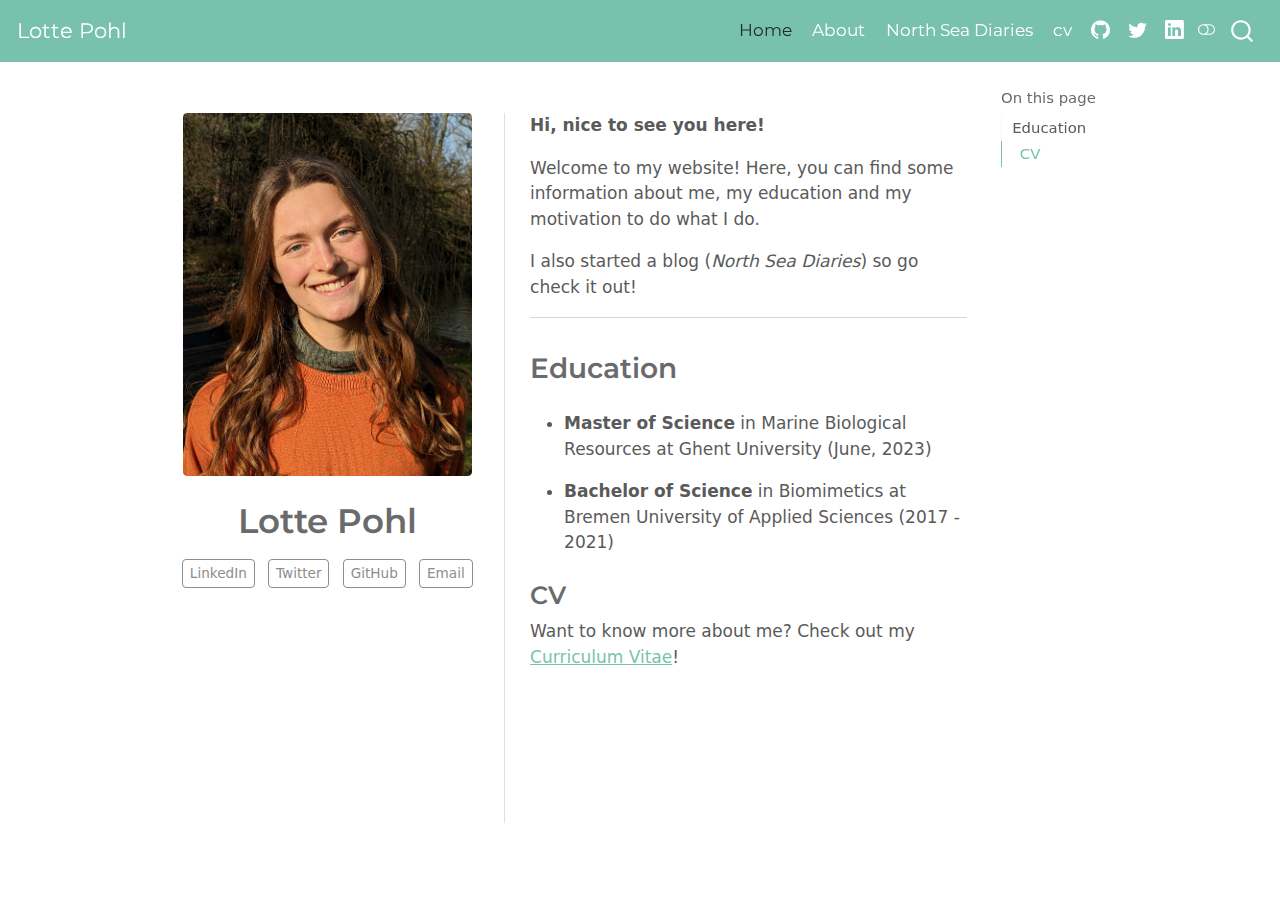
==== commit 1ad43ae1: "rm thesis docs, update CV and `about`" ====
--- a/docs/index.html
+++ b/docs/index.html
@@ -2,7 +2,7 @@
 <html xmlns="http://www.w3.org/1999/xhtml" lang="en" xml:lang="en"><head>
 
 <meta charset="utf-8">
-<meta name="generator" content="quarto-1.3.306">
+<meta name="generator" content="quarto-1.3.353">
 
 <meta name="viewport" content="width=device-width, initial-scale=1.0, user-scalable=yes">
 
@@ -95,11 +95,7 @@
  <span class="menu-text">North Sea Diaries</span></a>
   </li>  
   <li class="nav-item">
-    <a class="nav-link" href="./thesis_updates.html" rel="" target="">
- <span class="menu-text">Master Thesis Updates</span></a>
-  </li>  
-  <li class="nav-item">
-    <a class="nav-link" href="./files/LottePohl_CV_February2023.pdf" rel="" target="">
+    <a class="nav-link" href="./files/LottePohl_CV_July2023_website.pdf" rel="" target="">
  <span class="menu-text">cv</span></a>
   </li>  
   <li class="nav-item compact">
@@ -170,12 +166,13 @@
   <div class="about-contents"><main class="content" id="quarto-document-content">
 
 <p><strong>Hi, nice to see you here!</strong></p>
-<p>Welcome to my website, primarily there to share the latest updates about the exploration and analysis I do for my master thesis :)</p>
+<p>Welcome to my website! Here, you can find some information about me, my education and my motivation to do what I do.</p>
+<p>I also started a blog (<em>North Sea Diaries</em>) so go check it out!</p>
 <hr>
 <section id="education" class="level2">
 <h2 data-anchor-id="education">Education</h2>
 <ul>
-<li><p><strong>Master of Science</strong> in Marine Biological Resources at Ghent University (expected July, 2023)</p></li>
+<li><p><strong>Master of Science</strong> in Marine Biological Resources at Ghent University (June, 2023)</p></li>
 <li><p><strong>Bachelor of Science</strong> in Biomimetics at Bremen University of Applied Sciences (2017 - 2021)</p></li>
 </ul>
 <!-- ## Practical Experience -->
@@ -183,7 +180,7 @@
 <!-- ------------------------------------------------------------------------ -->
 <section id="cv" class="level3">
 <h3 data-anchor-id="cv">CV</h3>
-<p>Want to know more about me? Check out my <a href="files/LottePohl_CV_February2023.pdf">Curriculum Vitae</a> :)</p>
+<p>Want to know more about me? Check out my <a href="files/LottePohl_CV_July2023_website.pdf">Curriculum Vitae</a>!</p>
 
 
 </section>
